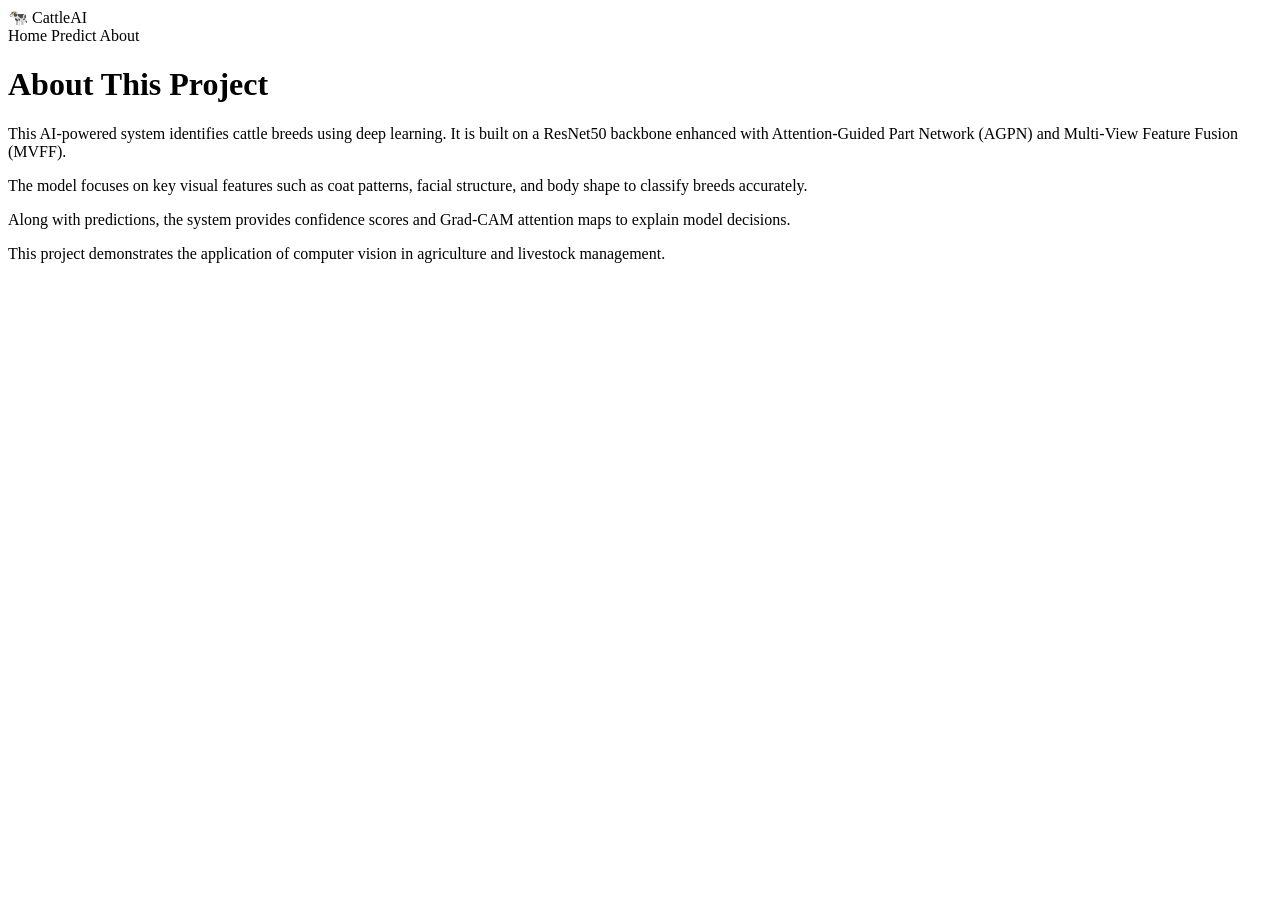
==== webapp/templates/about.html @ 7d0704ed "Initial structured project setup" ====
<!doctype html>
<html>
  <head>
    <title>About - CattleAI</title>
    <link
      rel="stylesheet"
      href="{{ url_for('static', filename='style.css') }}"
    />
  </head>

  <body>

    <!-- NAVBAR -->
    <div class="navbar">
      <div class="nav-content">
        <div class="logo">🐄 CattleAI</div>

        <div class="nav-links">
          <span onclick="location.href='/'">Home</span>
          <span onclick="location.href='/'">Predict</span>
          <span onclick="location.href='/about'">About</span>
        </div>
      </div>
    </div>

    <div class="container-2">
      <h1>About This Project</h1>

      <p>
        This AI-powered system identifies cattle breeds using deep learning.
        It is built on a ResNet50 backbone enhanced with Attention-Guided
        Part Network (AGPN) and Multi-View Feature Fusion (MVFF).
      </p>

      <p>
        The model focuses on key visual features such as coat patterns,
        facial structure, and body shape to classify breeds accurately.
      </p>

      <p>
        Along with predictions, the system provides confidence scores
        and Grad-CAM attention maps to explain model decisions.
      </p>

      <p>
        This project demonstrates the application of computer vision
        in agriculture and livestock management.
      </p>

    </div>

  </body>
</html>
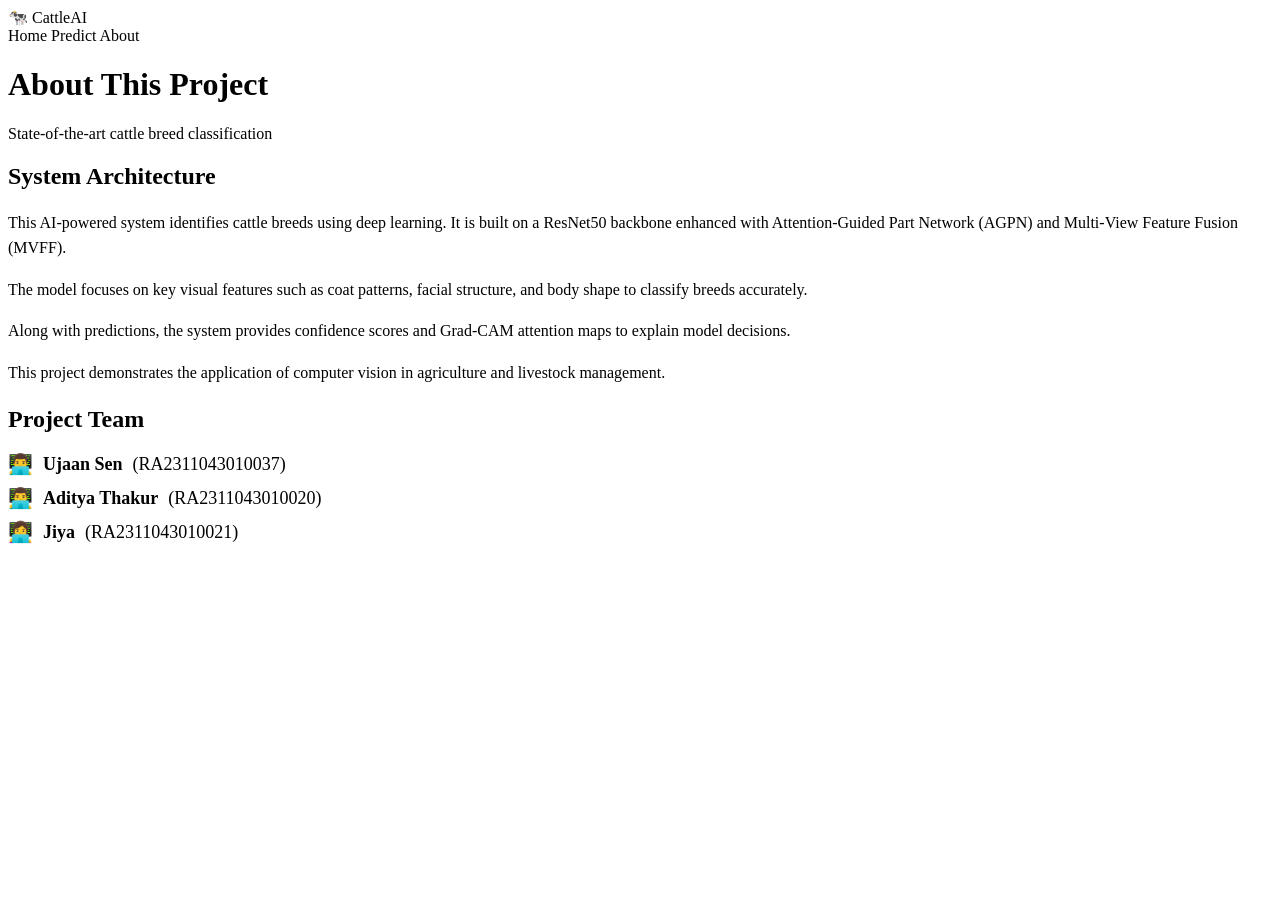
==== commit cf1cd374: "Enhance UI to premium dashboard, fix form submission, and update about page" ====
--- a/webapp/templates/about.html
+++ b/webapp/templates/about.html
@@ -23,30 +23,53 @@
       </div>
     </div>
 
-    <div class="container-2">
-      <h1>About This Project</h1>
+    <div class="dashboard-container">
+      <div class="dashboard-header">
+        <h1>About This Project</h1>
+        <p class="subtitle">State-of-the-art cattle breed classification</p>
+      </div>
 
-      <p>
-        This AI-powered system identifies cattle breeds using deep learning.
-        It is built on a ResNet50 backbone enhanced with Attention-Guided
-        Part Network (AGPN) and Multi-View Feature Fusion (MVFF).
-      </p>
+      <div class="dashboard-grid" style="grid-template-columns: 1fr;">
+        <div class="panel">
+          <div class="panel-header">
+            <h2>System Architecture</h2>
+          </div>
+          <p style="font-size: 16px; line-height: 1.6; color: var(--text-secondary); margin-bottom: 15px;">
+            This AI-powered system identifies cattle breeds using deep learning.
+            It is built on a ResNet50 backbone enhanced with Attention-Guided
+            Part Network (AGPN) and Multi-View Feature Fusion (MVFF).
+          </p>
+          <p style="font-size: 16px; line-height: 1.6; color: var(--text-secondary); margin-bottom: 15px;">
+            The model focuses on key visual features such as coat patterns,
+            facial structure, and body shape to classify breeds accurately.
+          </p>
+          <p style="font-size: 16px; line-height: 1.6; color: var(--text-secondary); margin-bottom: 15px;">
+            Along with predictions, the system provides confidence scores
+            and Grad-CAM attention maps to explain model decisions.
+          </p>
+          <p style="font-size: 16px; line-height: 1.6; color: var(--text-secondary);">
+            This project demonstrates the application of computer vision
+            in agriculture and livestock management.
+          </p>
+        </div>
 
-      <p>
-        The model focuses on key visual features such as coat patterns,
-        facial structure, and body shape to classify breeds accurately.
-      </p>
-
-      <p>
-        Along with predictions, the system provides confidence scores
-        and Grad-CAM attention maps to explain model decisions.
-      </p>
-
-      <p>
-        This project demonstrates the application of computer vision
-        in agriculture and livestock management.
-      </p>
-
+        <div class="panel">
+          <div class="panel-header">
+            <h2>Project Team</h2>
+          </div>
+          <ul style="list-style: none; padding: 0; margin: 0;">
+            <li style="font-size: 18px; margin-bottom: 10px; color: var(--text-primary); display: flex; align-items: center; gap: 10px;">
+              <span style="font-size: 20px;">👨‍💻</span> <strong>Ujaan Sen</strong> (RA2311043010037)
+            </li>
+            <li style="font-size: 18px; margin-bottom: 10px; color: var(--text-primary); display: flex; align-items: center; gap: 10px;">
+              <span style="font-size: 20px;">👨‍💻</span> <strong>Aditya Thakur</strong> (RA2311043010020)
+            </li>
+            <li style="font-size: 18px; margin-bottom: 10px; color: var(--text-primary); display: flex; align-items: center; gap: 10px;">
+              <span style="font-size: 20px;">👩‍💻</span> <strong>Jiya</strong> (RA2311043010021)
+            </li>
+          </ul>
+        </div>
+      </div>
     </div>
 
   </body>
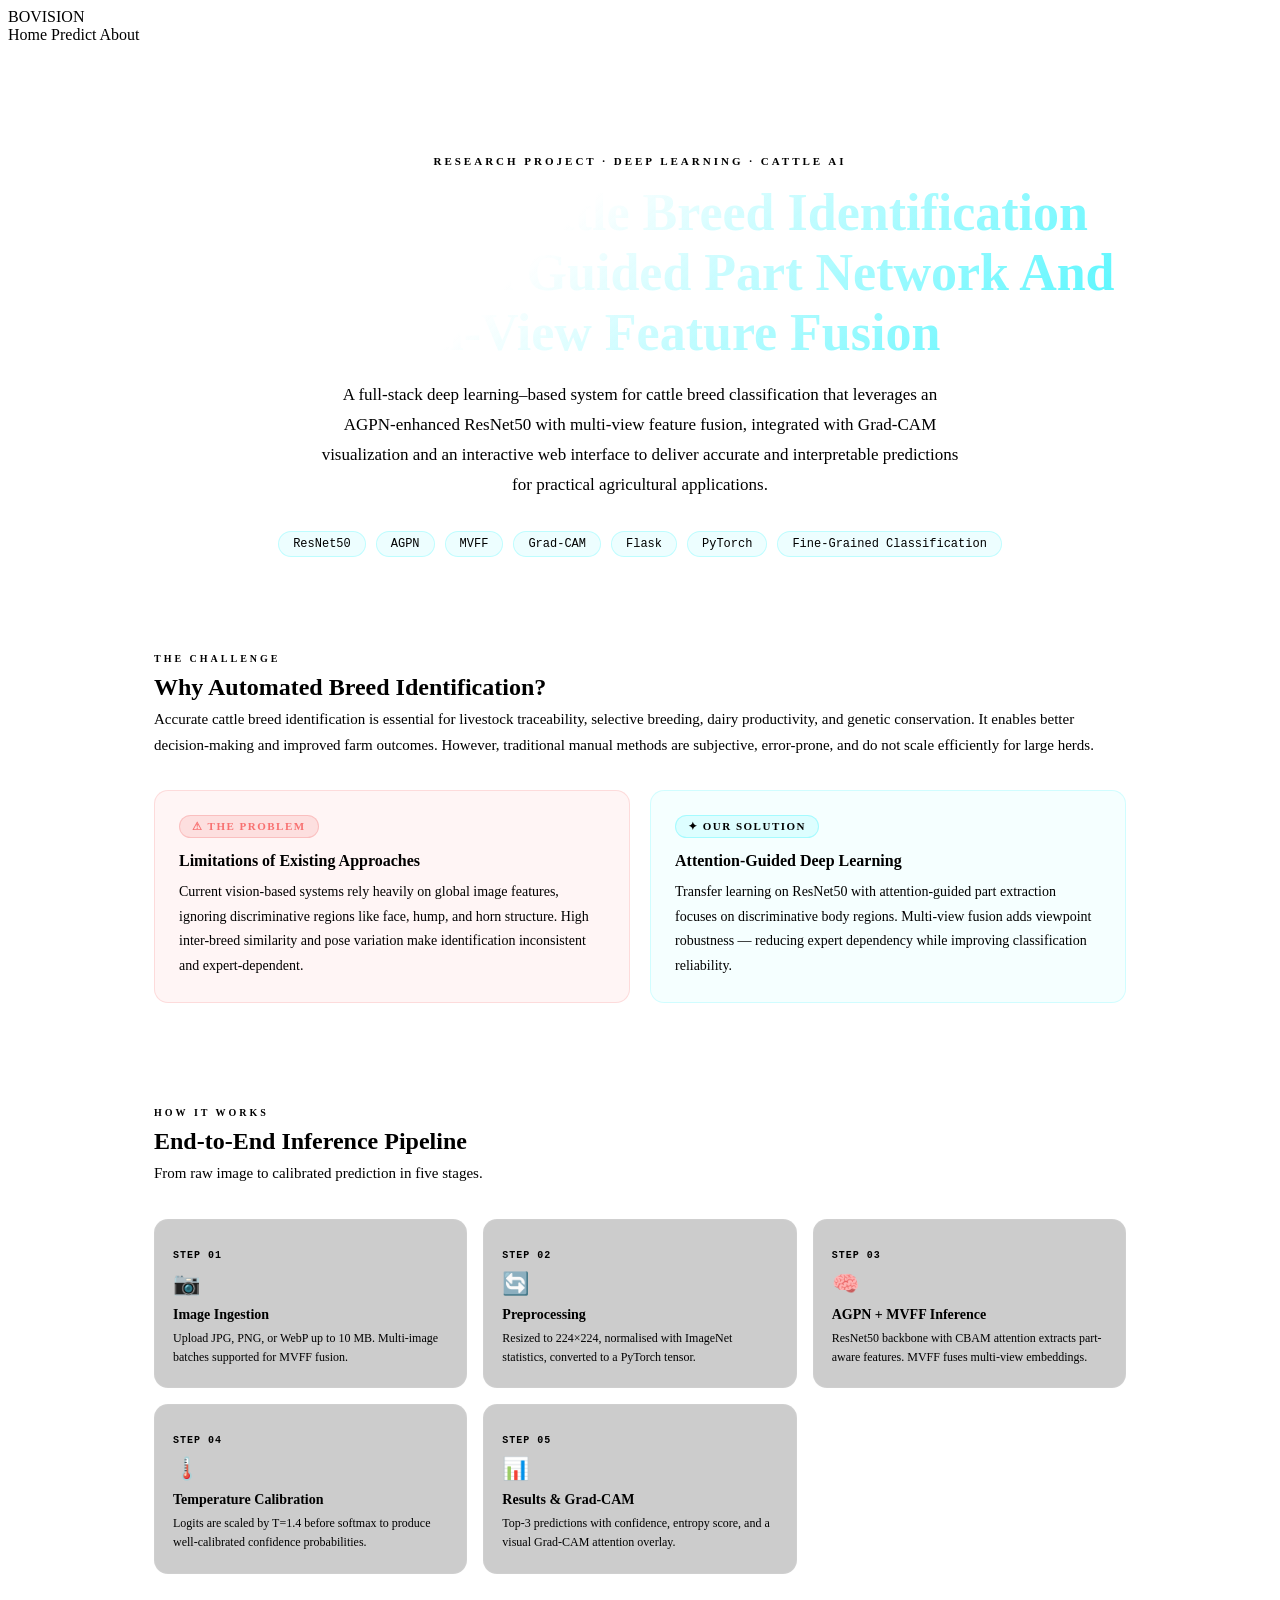
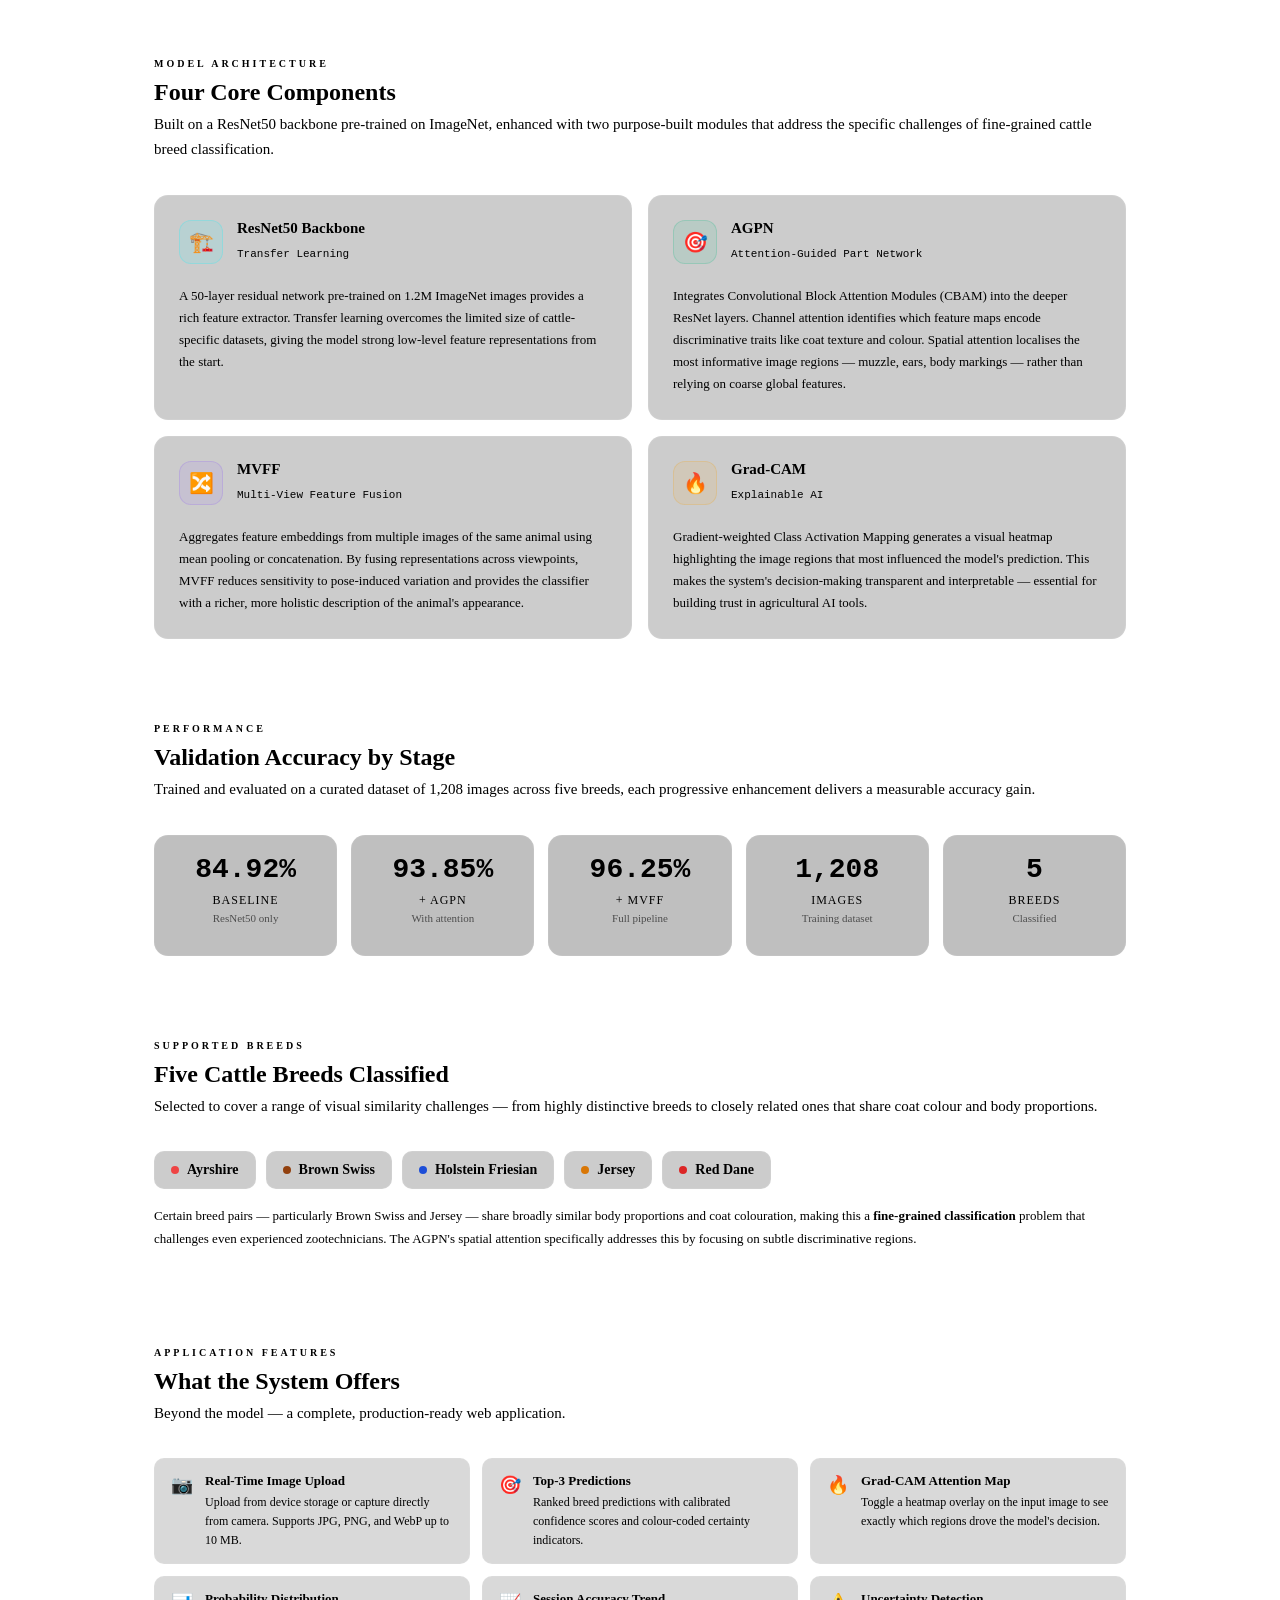
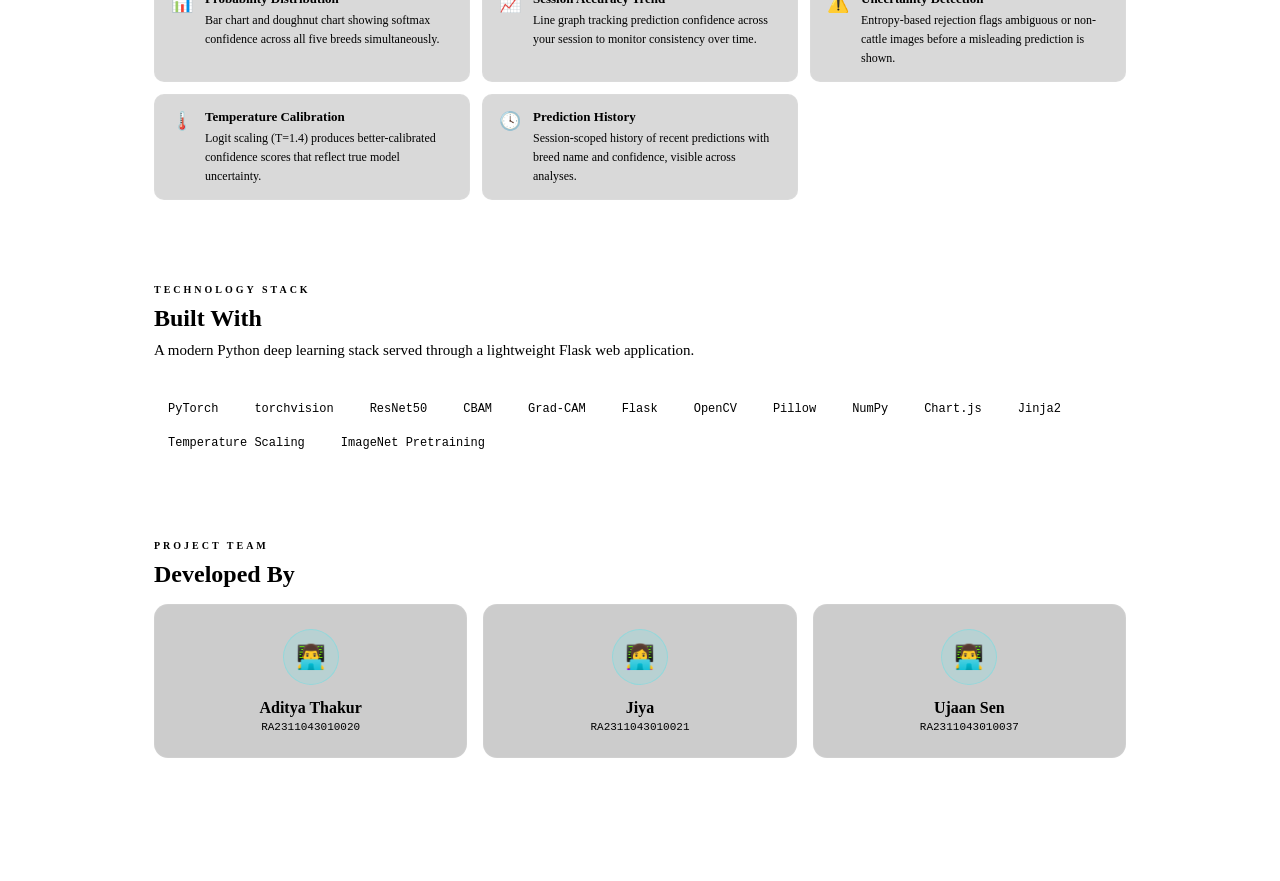
==== commit a84eba26: "Final cleanup + full-stack implementation: removed generated files, added AGPN + MVFF pipeline, Grad" ====
--- a/webapp/templates/about.html
+++ b/webapp/templates/about.html
@@ -1,76 +1,879 @@
 <!doctype html>
-<html>
+<html lang="en">
   <head>
-    <title>About - CattleAI</title>
+    <meta charset="UTF-8" />
+    <meta name="viewport" content="width=device-width, initial-scale=1.0" />
+    <title>About — CattleAI</title>
     <link
       rel="stylesheet"
       href="{{ url_for('static', filename='style.css') }}"
     />
+    <style>
+      *,
+      *::before,
+      *::after {
+        box-sizing: border-box;
+      }
+
+      .about-container {
+        max-width: 1100px;
+        margin: 0 auto;
+        padding: 100px 32px 80px;
+      }
+
+      /* ── HERO ── */
+      .about-hero {
+        text-align: center;
+        margin-bottom: 64px;
+      }
+      .about-hero .eyebrow {
+        font-size: 11px;
+        font-weight: 600;
+        letter-spacing: 3px;
+        text-transform: uppercase;
+        color: var(--accent-cyan);
+        margin-bottom: 16px;
+      }
+      .about-hero h1 {
+        font-size: clamp(32px, 5vw, 52px);
+        font-weight: 800;
+        margin: 0 0 18px;
+        line-height: 1.15;
+        background: linear-gradient(
+          135deg,
+          #ffffff 40%,
+          rgba(0, 242, 254, 0.75)
+        );
+        -webkit-background-clip: text;
+        -webkit-text-fill-color: transparent;
+        background-clip: text;
+      }
+      .about-hero .hero-sub {
+        font-size: 17px;
+        line-height: 1.75;
+        color: var(--text-secondary);
+        max-width: 640px;
+        margin: 0 auto 32px;
+      }
+      .hero-tags {
+        display: flex;
+        flex-wrap: wrap;
+        justify-content: center;
+        gap: 10px;
+      }
+      .hero-tag {
+        font-size: 12px;
+        font-family: "Space Mono", monospace;
+        padding: 5px 14px;
+        border-radius: 20px;
+        background: rgba(0, 242, 254, 0.07);
+        border: 1px solid rgba(0, 242, 254, 0.2);
+        color: var(--accent-cyan);
+      }
+
+      /* ── SECTION TITLES ── */
+      .section-eyebrow {
+        font-size: 10px;
+        font-weight: 700;
+        letter-spacing: 3px;
+        text-transform: uppercase;
+        color: var(--accent-cyan);
+        margin: 0 0 10px;
+      }
+      .section-title {
+        font-size: 24px;
+        font-weight: 700;
+        margin: 0 0 6px;
+        color: var(--text-primary);
+      }
+      .section-desc {
+        font-size: 15px;
+        color: var(--text-secondary);
+        line-height: 1.7;
+        margin: 0 0 32px;
+      }
+
+      /* ── DIVIDER ── */
+      .about-divider {
+        border: none;
+        border-top: 1px solid rgba(255, 255, 255, 0.06);
+        margin: 56px 0;
+      }
+
+      /* ── PANEL BASE ── */
+      .about-panel {
+        background: var(--glass-bg);
+        border: 1px solid var(--glass-border);
+        border-radius: var(--radius-lg);
+        padding: 32px;
+        backdrop-filter: blur(20px);
+      }
+
+      /* ── PROBLEM / SOLUTION TWO-COL ── */
+      .two-col {
+        display: grid;
+        grid-template-columns: 1fr 1fr;
+        gap: 20px;
+        margin-bottom: 20px;
+      }
+      @media (max-width: 720px) {
+        .two-col {
+          grid-template-columns: 1fr;
+        }
+      }
+
+      .prob-card {
+        background: rgba(239, 68, 68, 0.05);
+        border: 1px solid rgba(239, 68, 68, 0.15);
+        border-radius: 14px;
+        padding: 24px;
+      }
+      .sol-card {
+        background: rgba(0, 242, 254, 0.04);
+        border: 1px solid rgba(0, 242, 254, 0.15);
+        border-radius: 14px;
+        padding: 24px;
+      }
+      .card-badge {
+        display: inline-flex;
+        align-items: center;
+        gap: 6px;
+        font-size: 11px;
+        font-weight: 700;
+        letter-spacing: 1.5px;
+        text-transform: uppercase;
+        border-radius: 20px;
+        padding: 4px 12px;
+        margin-bottom: 14px;
+      }
+      .badge-red {
+        background: rgba(239, 68, 68, 0.12);
+        color: #f87171;
+        border: 1px solid rgba(239, 68, 68, 0.2);
+      }
+      .badge-cyan {
+        background: rgba(0, 242, 254, 0.1);
+        color: var(--accent-cyan);
+        border: 1px solid rgba(0, 242, 254, 0.25);
+      }
+      .card-title {
+        font-size: 16px;
+        font-weight: 700;
+        margin: 0 0 10px;
+      }
+      .card-body {
+        font-size: 14px;
+        line-height: 1.75;
+        color: var(--text-secondary);
+        margin: 0;
+      }
+
+      /* ── PIPELINE STEPS ── */
+      .pipeline {
+        display: grid;
+        grid-template-columns: repeat(auto-fit, minmax(280px, 1fr));
+        gap: 16px;
+        margin-top: 8px;
+      }
+      .pipe-step {
+        background: rgba(0, 0, 0, 0.2);
+        border: 1px solid rgba(255, 255, 255, 0.06);
+        border-radius: 14px;
+        padding: 20px 18px;
+        position: relative;
+        transition:
+          border-color 0.2s,
+          background 0.2s;
+      }
+      .pipe-step:hover {
+        border-color: rgba(0, 242, 254, 0.25);
+        background: rgba(0, 242, 254, 0.04);
+      }
+      .pipe-num {
+        font-family: "Space Mono", monospace;
+        font-size: 10px;
+        font-weight: 700;
+        color: var(--accent-cyan);
+        letter-spacing: 1px;
+        margin-bottom: 10px;
+      }
+      .pipe-icon {
+        font-size: 22px;
+        margin-bottom: 10px;
+        display: block;
+      }
+      .pipe-name {
+        font-size: 14px;
+        font-weight: 700;
+        margin: 0 0 6px;
+      }
+      .pipe-desc {
+        font-size: 12px;
+        line-height: 1.6;
+        color: var(--text-secondary);
+        margin: 0;
+      }
+
+      /* ── MODULE CARDS ── */
+      .module-grid {
+        display: grid;
+        grid-template-columns: repeat(2, minmax(280px, 1fr));
+        gap: 16px;
+      }
+      .module-card {
+        background: rgba(0, 0, 0, 0.2);
+        border: 1px solid rgba(255, 255, 255, 0.07);
+        border-radius: 14px;
+        padding: 24px;
+        transition: border-color 0.2s;
+      }
+      .module-card:hover {
+        border-color: rgba(0, 242, 254, 0.2);
+      }
+      .module-header {
+        display: flex;
+        align-items: flex-start;
+        gap: 14px;
+        margin-bottom: 14px;
+      }
+      .module-icon-wrap {
+        width: 44px;
+        height: 44px;
+        border-radius: 12px;
+        display: flex;
+        align-items: center;
+        justify-content: center;
+        font-size: 20px;
+        flex-shrink: 0;
+      }
+      .icon-cyan {
+        background: rgba(0, 242, 254, 0.1);
+        border: 1px solid rgba(0, 242, 254, 0.2);
+      }
+      .icon-green {
+        background: rgba(16, 185, 129, 0.1);
+        border: 1px solid rgba(16, 185, 129, 0.2);
+      }
+      .icon-purple {
+        background: rgba(139, 92, 246, 0.1);
+        border: 1px solid rgba(139, 92, 246, 0.2);
+      }
+      .icon-amber {
+        background: rgba(245, 158, 11, 0.1);
+        border: 1px solid rgba(245, 158, 11, 0.2);
+      }
+      .module-name {
+        font-size: 15px;
+        font-weight: 700;
+        margin: 0 0 3px;
+      }
+      .module-tag {
+        font-size: 11px;
+        font-family: "Space Mono", monospace;
+        color: var(--text-secondary);
+      }
+      .module-desc {
+        font-size: 13px;
+        line-height: 1.7;
+        color: var(--text-secondary);
+        margin: 0;
+      }
+
+      /* ── METRICS ROW ── */
+      .metrics-row {
+        display: grid;
+        grid-template-columns: repeat(auto-fit, minmax(150px, 1fr));
+        gap: 14px;
+        margin-top: 8px;
+      }
+      .metric-card {
+        background: rgba(0, 0, 0, 0.25);
+        border: 1px solid rgba(255, 255, 255, 0.06);
+        border-radius: 14px;
+        padding: 20px 18px;
+        text-align: center;
+        transition: border-color 0.2s;
+      }
+      .metric-card:hover {
+        border-color: rgba(0, 242, 254, 0.2);
+      }
+      .metric-value {
+        font-family: "Space Mono", monospace;
+        font-size: 28px;
+        font-weight: 700;
+        color: var(--accent-cyan);
+        display: block;
+        margin-bottom: 6px;
+        line-height: 1;
+      }
+      .metric-label {
+        font-size: 12px;
+        color: var(--text-secondary);
+        font-weight: 500;
+        text-transform: uppercase;
+        letter-spacing: 1px;
+      }
+      .metric-sub {
+        font-size: 11px;
+        color: var(--text-secondary);
+        opacity: 0.6;
+        margin-top: 4px;
+      }
+
+      /* ── BREED CHIPS ── */
+      .breed-chips {
+        display: flex;
+        flex-wrap: wrap;
+        gap: 10px;
+        margin-top: 8px;
+      }
+      .breed-chip {
+        display: flex;
+        align-items: center;
+        gap: 8px;
+        background: rgba(0, 0, 0, 0.2);
+        border: 1px solid rgba(255, 255, 255, 0.07);
+        border-radius: 10px;
+        padding: 10px 16px;
+        font-size: 14px;
+        font-weight: 600;
+        transition:
+          border-color 0.2s,
+          background 0.2s;
+      }
+      .breed-chip:hover {
+        border-color: rgba(0, 242, 254, 0.25);
+        background: rgba(0, 242, 254, 0.05);
+      }
+      .breed-dot {
+        width: 8px;
+        height: 8px;
+        border-radius: 50%;
+        flex-shrink: 0;
+      }
+
+      /* ── FEATURE LIST ── */
+      .feature-list {
+        display: grid;
+        grid-template-columns: repeat(auto-fit, minmax(240px, 1fr));
+        gap: 12px;
+        margin-top: 8px;
+      }
+      .feature-item {
+        display: flex;
+        align-items: flex-start;
+        gap: 12px;
+        background: rgba(0, 0, 0, 0.15);
+        border: 1px solid rgba(255, 255, 255, 0.05);
+        border-radius: 10px;
+        padding: 14px 16px;
+      }
+      .feature-icon {
+        font-size: 18px;
+        flex-shrink: 0;
+        margin-top: 1px;
+      }
+      .feature-text strong {
+        display: block;
+        font-size: 13px;
+        font-weight: 700;
+        margin-bottom: 3px;
+      }
+      .feature-text span {
+        font-size: 12px;
+        color: var(--text-secondary);
+        line-height: 1.5;
+      }
+
+      /* ── TEAM ── */
+      .team-grid {
+        display: grid;
+        grid-template-columns: repeat(auto-fit, minmax(220px, 1fr));
+        gap: 16px;
+      }
+      .team-card {
+        background: rgba(0, 0, 0, 0.2);
+        border: 1px solid rgba(255, 255, 255, 0.07);
+        border-radius: 14px;
+        padding: 24px 20px;
+        text-align: center;
+        transition:
+          border-color 0.2s,
+          background 0.2s;
+      }
+      .team-card:hover {
+        border-color: rgba(0, 242, 254, 0.2);
+        background: rgba(0, 242, 254, 0.03);
+      }
+      .team-avatar {
+        width: 56px;
+        height: 56px;
+        border-radius: 50%;
+        background: rgba(0, 242, 254, 0.1);
+        border: 1px solid rgba(0, 242, 254, 0.2);
+        display: flex;
+        align-items: center;
+        justify-content: center;
+        font-size: 24px;
+        margin: 0 auto 14px;
+      }
+      .team-name {
+        font-size: 16px;
+        font-weight: 700;
+        margin: 0 0 4px;
+      }
+      .team-id {
+        font-size: 11px;
+        font-family: "Space Mono", monospace;
+        color: var(--text-secondary);
+        margin: 0;
+      }
+
+      /* ── TECH STACK ── */
+      .stack-chips {
+        display: flex;
+        flex-wrap: wrap;
+        gap: 8px;
+        margin-top: 8px;
+      }
+      .stack-chip {
+        font-size: 12px;
+        font-family: "Space Mono", monospace;
+        padding: 5px 13px;
+        border-radius: 8px;
+        background: rgba(255, 255, 255, 0.05);
+        border: 1px solid rgba(255, 255, 255, 0.08);
+        color: var(--text-secondary);
+        transition: all 0.2s;
+      }
+      .stack-chip:hover {
+        background: rgba(0, 242, 254, 0.08);
+        border-color: rgba(0, 242, 254, 0.2);
+        color: var(--accent-cyan);
+      }
+
+      @media (max-width: 600px) {
+        .about-container {
+          padding: 90px 16px 60px;
+        }
+      }
+    </style>
   </head>
 
   <body>
-
     <!-- NAVBAR -->
-    <div class="navbar">
+    <nav class="navbar">
       <div class="nav-content">
-        <div class="logo">🐄 CattleAI</div>
-
+        <div class="logo">BOVISION</div>
         <div class="nav-links">
-          <span onclick="location.href='/'">Home</span>
-          <span onclick="location.href='/'">Predict</span>
-          <span onclick="location.href='/about'">About</span>
+          <span onclick="location.href = '/'">Home</span>
+          <span onclick="location.href = '/'">Predict</span>
+          <span class="active">About</span>
+        </div>
+      </div>
+    </nav>
+
+    <div class="about-container">
+      <!-- ── HERO ── -->
+      <div class="about-hero">
+        <p class="eyebrow">Research Project · Deep Learning · Cattle AI</p>
+        <h1>Image-Based Cattle Breed Identification Using Attention Guided Part Network And Multi-View Feature Fusion</h1>
+        <p class="hero-sub">
+          A full-stack deep learning–based system for cattle breed classification that leverages an AGPN-enhanced ResNet50 with multi-view feature fusion, integrated with Grad-CAM visualization and an interactive web interface to deliver accurate and interpretable predictions for practical agricultural applications.
+        </p>
+        <div class="hero-tags">
+          <span class="hero-tag">ResNet50</span>
+          <span class="hero-tag">AGPN</span>
+          <span class="hero-tag">MVFF</span>
+          <span class="hero-tag">Grad-CAM</span>
+          <span class="hero-tag">Flask</span>
+          <span class="hero-tag">PyTorch</span>
+          <span class="hero-tag">Fine-Grained Classification</span>
+        </div>
+      </div>
+
+      <!-- ── PROBLEM & SOLUTION ── -->
+      <div class="about-panel" style="margin-bottom: 20px">
+        <p class="section-eyebrow">The Challenge</p>
+        <h2 class="section-title">Why Automated Breed Identification?</h2>
+        <p class="section-desc">
+          Accurate cattle breed identification is essential for livestock traceability, selective breeding, dairy productivity, and genetic conservation. It enables better decision-making and improved farm outcomes. However, traditional manual methods are subjective, error-prone, and do not scale efficiently for large herds.
+        </p>
+        <div class="two-col">
+          <div class="prob-card">
+            <span class="card-badge badge-red">⚠ The Problem</span>
+            <p class="card-title">Limitations of Existing Approaches</p>
+            <p class="card-body">
+              Current vision-based systems rely heavily on global image features, ignoring discriminative regions like face, hump, and horn structure. High inter-breed similarity and pose variation make identification inconsistent and expert-dependent.
+            </p>
+          </div>
+          <div class="sol-card">
+            <span class="card-badge badge-cyan">✦ Our Solution</span>
+            <p class="card-title">Attention-Guided Deep Learning</p>
+            <p class="card-body">
+              Transfer learning on ResNet50 with attention-guided part extraction focuses on discriminative body regions. Multi-view fusion adds viewpoint robustness — reducing expert dependency while improving classification reliability.
+            </p>
+          </div>
+        </div>
+      </div>
+
+      <!-- ── PIPELINE ── -->
+      <div class="about-panel" style="margin-bottom: 20px">
+        <p class="section-eyebrow">How It Works</p>
+        <h2 class="section-title">End-to-End Inference Pipeline</h2>
+        <p class="section-desc">
+          From raw image to calibrated prediction in five stages.
+        </p>
+        <div class="pipeline">
+          <div class="pipe-step">
+            <p class="pipe-num">STEP 01</p>
+            <span class="pipe-icon">📷</span>
+            <p class="pipe-name">Image Ingestion</p>
+            <p class="pipe-desc">
+              Upload JPG, PNG, or WebP up to 10 MB. Multi-image batches
+              supported for MVFF fusion.
+            </p>
+          </div>
+          <div class="pipe-step">
+            <p class="pipe-num">STEP 02</p>
+            <span class="pipe-icon">🔄</span>
+            <p class="pipe-name">Preprocessing</p>
+            <p class="pipe-desc">
+              Resized to 224×224, normalised with ImageNet statistics, converted
+              to a PyTorch tensor.
+            </p>
+          </div>
+          <div class="pipe-step">
+            <p class="pipe-num">STEP 03</p>
+            <span class="pipe-icon">🧠</span>
+            <p class="pipe-name">AGPN + MVFF Inference</p>
+            <p class="pipe-desc">
+              ResNet50 backbone with CBAM attention extracts part-aware
+              features. MVFF fuses multi-view embeddings.
+            </p>
+          </div>
+          <div class="pipe-step">
+            <p class="pipe-num">STEP 04</p>
+            <span class="pipe-icon">🌡️</span>
+            <p class="pipe-name">Temperature Calibration</p>
+            <p class="pipe-desc">
+              Logits are scaled by T=1.4 before softmax to produce
+              well-calibrated confidence probabilities.
+            </p>
+          </div>
+          <div class="pipe-step">
+            <p class="pipe-num">STEP 05</p>
+            <span class="pipe-icon">📊</span>
+            <p class="pipe-name">Results & Grad-CAM</p>
+            <p class="pipe-desc">
+              Top-3 predictions with confidence, entropy score, and a visual
+              Grad-CAM attention overlay.
+            </p>
+          </div>
+        </div>
+      </div>
+
+      <!-- ── MODULES ── -->
+      <div class="about-panel" style="margin-bottom: 20px">
+        <p class="section-eyebrow">Model Architecture</p>
+        <h2 class="section-title">Four Core Components</h2>
+        <p class="section-desc">
+          Built on a ResNet50 backbone pre-trained on ImageNet, enhanced with
+          two purpose-built modules that address the specific challenges of
+          fine-grained cattle breed classification.
+        </p>
+        <div class="module-grid">
+          <div class="module-card">
+            <div class="module-header">
+              <div class="module-icon-wrap icon-cyan">🏗️</div>
+              <div>
+                <p class="module-name">ResNet50 Backbone</p>
+                <p class="module-tag">Transfer Learning</p>
+              </div>
+            </div>
+            <p class="module-desc">
+              A 50-layer residual network pre-trained on 1.2M ImageNet images
+              provides a rich feature extractor. Transfer learning overcomes the
+              limited size of cattle-specific datasets, giving the model strong
+              low-level feature representations from the start.
+            </p>
+          </div>
+          <div class="module-card">
+            <div class="module-header">
+              <div class="module-icon-wrap icon-green">🎯</div>
+              <div>
+                <p class="module-name">AGPN</p>
+                <p class="module-tag">Attention-Guided Part Network</p>
+              </div>
+            </div>
+            <p class="module-desc">
+              Integrates Convolutional Block Attention Modules (CBAM) into the
+              deeper ResNet layers. Channel attention identifies which feature
+              maps encode discriminative traits like coat texture and colour.
+              Spatial attention localises the most informative image regions —
+              muzzle, ears, body markings — rather than relying on coarse global
+              features.
+            </p>
+          </div>
+          <div class="module-card">
+            <div class="module-header">
+              <div class="module-icon-wrap icon-purple">🔀</div>
+              <div>
+                <p class="module-name">MVFF</p>
+                <p class="module-tag">Multi-View Feature Fusion</p>
+              </div>
+            </div>
+            <p class="module-desc">
+              Aggregates feature embeddings from multiple images of the same
+              animal using mean pooling or concatenation. By fusing
+              representations across viewpoints, MVFF reduces sensitivity to
+              pose-induced variation and provides the classifier with a richer,
+              more holistic description of the animal's appearance.
+            </p>
+          </div>
+          <div class="module-card">
+            <div class="module-header">
+              <div class="module-icon-wrap icon-amber">🔥</div>
+              <div>
+                <p class="module-name">Grad-CAM</p>
+                <p class="module-tag">Explainable AI</p>
+              </div>
+            </div>
+            <p class="module-desc">
+              Gradient-weighted Class Activation Mapping generates a visual
+              heatmap highlighting the image regions that most influenced the
+              model's prediction. This makes the system's decision-making
+              transparent and interpretable — essential for building trust in
+              agricultural AI tools.
+            </p>
+          </div>
+        </div>
+      </div>
+
+      <!-- ── PERFORMANCE METRICS ── -->
+      <div class="about-panel" style="margin-bottom: 20px">
+        <p class="section-eyebrow">Performance</p>
+        <h2 class="section-title">Validation Accuracy by Stage</h2>
+        <p class="section-desc">
+          Trained and evaluated on a curated dataset of 1,208 images across five
+          breeds, each progressive enhancement delivers a measurable accuracy
+          gain.
+        </p>
+        <div class="metrics-row">
+          <div class="metric-card">
+            <span class="metric-value">84.92%</span>
+            <span class="metric-label">Baseline</span>
+            <p class="metric-sub">ResNet50 only</p>
+          </div>
+          <div class="metric-card">
+            <span class="metric-value">93.85%</span>
+            <span class="metric-label">+ AGPN</span>
+            <p class="metric-sub">With attention</p>
+          </div>
+          <div class="metric-card">
+            <span class="metric-value">96.25%</span>
+            <span class="metric-label">+ MVFF</span>
+            <p class="metric-sub">Full pipeline</p>
+          </div>
+          <div class="metric-card">
+            <span class="metric-value">1,208</span>
+            <span class="metric-label">Images</span>
+            <p class="metric-sub">Training dataset</p>
+          </div>
+          <div class="metric-card">
+            <span class="metric-value">5</span>
+            <span class="metric-label">Breeds</span>
+            <p class="metric-sub">Classified</p>
+          </div>
+        </div>
+      </div>
+
+      <!-- ── BREEDS ── -->
+      <div class="about-panel" style="margin-bottom: 20px">
+        <p class="section-eyebrow">Supported Breeds</p>
+        <h2 class="section-title">Five Cattle Breeds Classified</h2>
+        <p class="section-desc">
+          Selected to cover a range of visual similarity challenges — from
+          highly distinctive breeds to closely related ones that share coat
+          colour and body proportions.
+        </p>
+        <div class="breed-chips">
+          <div class="breed-chip">
+            <span class="breed-dot" style="background: #ef4444"></span>Ayrshire
+          </div>
+          <div class="breed-chip">
+            <span class="breed-dot" style="background: #92400e"></span>Brown
+            Swiss
+          </div>
+          <div class="breed-chip">
+            <span class="breed-dot" style="background: #1d4ed8"></span>Holstein
+            Friesian
+          </div>
+          <div class="breed-chip">
+            <span class="breed-dot" style="background: #d97706"></span>Jersey
+          </div>
+          <div class="breed-chip">
+            <span class="breed-dot" style="background: #dc2626"></span>Red Dane
+          </div>
+        </div>
+        <p
+          style="
+            font-size: 13px;
+            color: var(--text-secondary);
+            margin-top: 16px;
+            line-height: 1.7;
+          "
+        >
+          Certain breed pairs — particularly Brown Swiss and Jersey — share
+          broadly similar body proportions and coat colouration, making this a
+          <strong>fine-grained classification</strong>
+          problem that challenges even experienced zootechnicians. The AGPN's
+          spatial attention specifically addresses this by focusing on subtle
+          discriminative regions.
+        </p>
+      </div>
+
+      <!-- ── FEATURES ── -->
+      <div class="about-panel" style="margin-bottom: 20px">
+        <p class="section-eyebrow">Application Features</p>
+        <h2 class="section-title">What the System Offers</h2>
+        <p class="section-desc">
+          Beyond the model — a complete, production-ready web application.
+        </p>
+        <div class="feature-list">
+          <div class="feature-item">
+            <span class="feature-icon">📷</span>
+            <div class="feature-text">
+              <strong>Real-Time Image Upload</strong>
+              <span
+                >Upload from device storage or capture directly from camera.
+                Supports JPG, PNG, and WebP up to 10 MB.</span
+              >
+            </div>
+          </div>
+          <div class="feature-item">
+            <span class="feature-icon">🎯</span>
+            <div class="feature-text">
+              <strong>Top-3 Predictions</strong>
+              <span
+                >Ranked breed predictions with calibrated confidence scores and
+                colour-coded certainty indicators.</span
+              >
+            </div>
+          </div>
+          <div class="feature-item">
+            <span class="feature-icon">🔥</span>
+            <div class="feature-text">
+              <strong>Grad-CAM Attention Map</strong>
+              <span
+                >Toggle a heatmap overlay on the input image to see exactly
+                which regions drove the model's decision.</span
+              >
+            </div>
+          </div>
+          <div class="feature-item">
+            <span class="feature-icon">📊</span>
+            <div class="feature-text">
+              <strong>Probability Distribution</strong>
+              <span
+                >Bar chart and doughnut chart showing softmax confidence across
+                all five breeds simultaneously.</span
+              >
+            </div>
+          </div>
+          <div class="feature-item">
+            <span class="feature-icon">📈</span>
+            <div class="feature-text">
+              <strong>Session Accuracy Trend</strong>
+              <span
+                >Line graph tracking prediction confidence across your session
+                to monitor consistency over time.</span
+              >
+            </div>
+          </div>
+          <div class="feature-item">
+            <span class="feature-icon">⚠️</span>
+            <div class="feature-text">
+              <strong>Uncertainty Detection</strong>
+              <span
+                >Entropy-based rejection flags ambiguous or non-cattle images
+                before a misleading prediction is shown.</span
+              >
+            </div>
+          </div>
+          <div class="feature-item">
+            <span class="feature-icon">🌡️</span>
+            <div class="feature-text">
+              <strong>Temperature Calibration</strong>
+              <span
+                >Logit scaling (T=1.4) produces better-calibrated confidence
+                scores that reflect true model uncertainty.</span
+              >
+            </div>
+          </div>
+          <div class="feature-item">
+            <span class="feature-icon">🕓</span>
+            <div class="feature-text">
+              <strong>Prediction History</strong>
+              <span
+                >Session-scoped history of recent predictions with breed name
+                and confidence, visible across analyses.</span
+              >
+            </div>
+          </div>
+        </div>
+      </div>
+
+      <!-- ── TECH STACK ── -->
+      <div class="about-panel" style="margin-bottom: 20px">
+        <p class="section-eyebrow">Technology Stack</p>
+        <h2 class="section-title">Built With</h2>
+        <p class="section-desc">
+          A modern Python deep learning stack served through a lightweight Flask
+          web application.
+        </p>
+        <div class="stack-chips">
+          <span class="stack-chip">PyTorch</span>
+          <span class="stack-chip">torchvision</span>
+          <span class="stack-chip">ResNet50</span>
+          <span class="stack-chip">CBAM</span>
+          <span class="stack-chip">Grad-CAM</span>
+          <span class="stack-chip">Flask</span>
+          <span class="stack-chip">OpenCV</span>
+          <span class="stack-chip">Pillow</span>
+          <span class="stack-chip">NumPy</span>
+          <span class="stack-chip">Chart.js</span>
+          <span class="stack-chip">Jinja2</span>
+          <span class="stack-chip">Temperature Scaling</span>
+          <span class="stack-chip">ImageNet Pretraining</span>
+        </div>
+      </div>
+
+      <!-- ── TEAM ── -->
+      <div class="about-panel">
+        <p class="section-eyebrow">Project Team</p>
+        <h2 class="section-title">Developed By</h2>
+        <div>
+          <p></p>
+        </div>
+        <div class="team-grid">
+          <div class="team-card">
+            <div class="team-avatar">👨‍💻</div>
+            <p class="team-name">Aditya Thakur</p>
+            <p class="team-id">RA2311043010020</p>
+          </div>
+          <div class="team-card">
+            <div class="team-avatar">👩‍💻</div>
+            <p class="team-name">Jiya</p>
+            <p class="team-id">RA2311043010021</p>
+          </div>
+          <div class="team-card">
+            <div class="team-avatar">👨‍💻</div>
+            <p class="team-name">Ujaan Sen</p>
+            <p class="team-id">RA2311043010037</p>
+          </div>
         </div>
       </div>
     </div>
-
-    <div class="dashboard-container">
-      <div class="dashboard-header">
-        <h1>About This Project</h1>
-        <p class="subtitle">State-of-the-art cattle breed classification</p>
-      </div>
-
-      <div class="dashboard-grid" style="grid-template-columns: 1fr;">
-        <div class="panel">
-          <div class="panel-header">
-            <h2>System Architecture</h2>
-          </div>
-          <p style="font-size: 16px; line-height: 1.6; color: var(--text-secondary); margin-bottom: 15px;">
-            This AI-powered system identifies cattle breeds using deep learning.
-            It is built on a ResNet50 backbone enhanced with Attention-Guided
-            Part Network (AGPN) and Multi-View Feature Fusion (MVFF).
-          </p>
-          <p style="font-size: 16px; line-height: 1.6; color: var(--text-secondary); margin-bottom: 15px;">
-            The model focuses on key visual features such as coat patterns,
-            facial structure, and body shape to classify breeds accurately.
-          </p>
-          <p style="font-size: 16px; line-height: 1.6; color: var(--text-secondary); margin-bottom: 15px;">
-            Along with predictions, the system provides confidence scores
-            and Grad-CAM attention maps to explain model decisions.
-          </p>
-          <p style="font-size: 16px; line-height: 1.6; color: var(--text-secondary);">
-            This project demonstrates the application of computer vision
-            in agriculture and livestock management.
-          </p>
-        </div>
-
-        <div class="panel">
-          <div class="panel-header">
-            <h2>Project Team</h2>
-          </div>
-          <ul style="list-style: none; padding: 0; margin: 0;">
-            <li style="font-size: 18px; margin-bottom: 10px; color: var(--text-primary); display: flex; align-items: center; gap: 10px;">
-              <span style="font-size: 20px;">👨‍💻</span> <strong>Ujaan Sen</strong> (RA2311043010037)
-            </li>
-            <li style="font-size: 18px; margin-bottom: 10px; color: var(--text-primary); display: flex; align-items: center; gap: 10px;">
-              <span style="font-size: 20px;">👨‍💻</span> <strong>Aditya Thakur</strong> (RA2311043010020)
-            </li>
-            <li style="font-size: 18px; margin-bottom: 10px; color: var(--text-primary); display: flex; align-items: center; gap: 10px;">
-              <span style="font-size: 20px;">👩‍💻</span> <strong>Jiya</strong> (RA2311043010021)
-            </li>
-          </ul>
-        </div>
-      </div>
-    </div>
-
   </body>
-</html>+</html>
